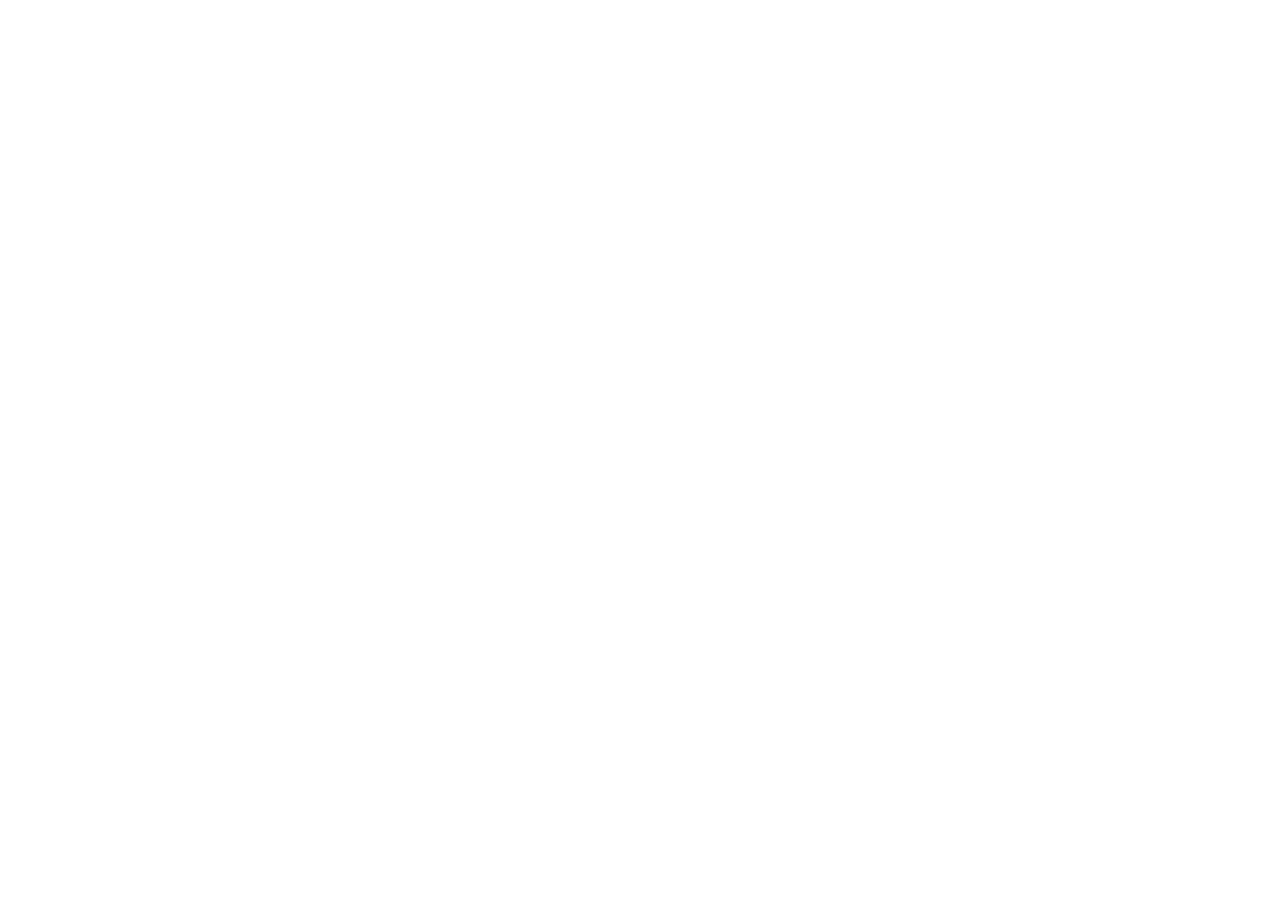
==== index.html @ f2dba5c8 "initial" ====
<!DOCTYPE html>
<html lang="en">
  <head>
    <meta charset="UTF-8" />
    <meta http-equiv="X-UA-Compatible" content="IE=edge" />
    <meta name="viewport" content="width=device-width, initial-scale=1.0" />
    <link rel="stylesheet" href="style.css" />
    <script defer src="/script.js"></script>
    <title>Document</title>
  </head>
  <body></body>
</html>
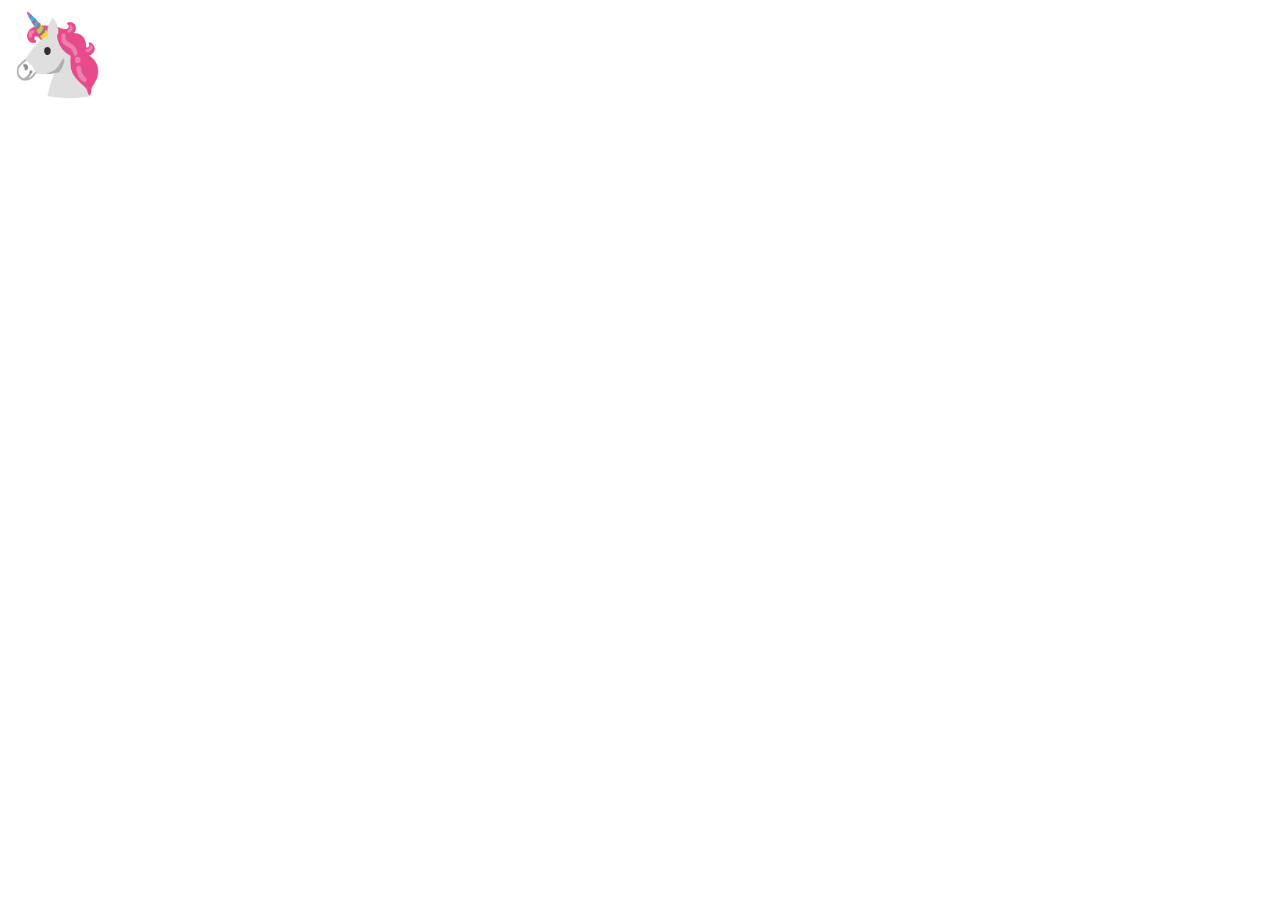
==== commit 0c7c7f41: "Added images" ====
--- a/index.html
+++ b/index.html
@@ -8,5 +8,7 @@
     <script defer src="/script.js"></script>
     <title>Document</title>
   </head>
-  <body></body>
+  <body>
+    <div class="lol">🦄</div>
+  </body>
 </html>
--- a/style.css
+++ b/style.css
@@ -0,0 +1,3 @@
+.lol {
+  font-size: 5rem;
+}
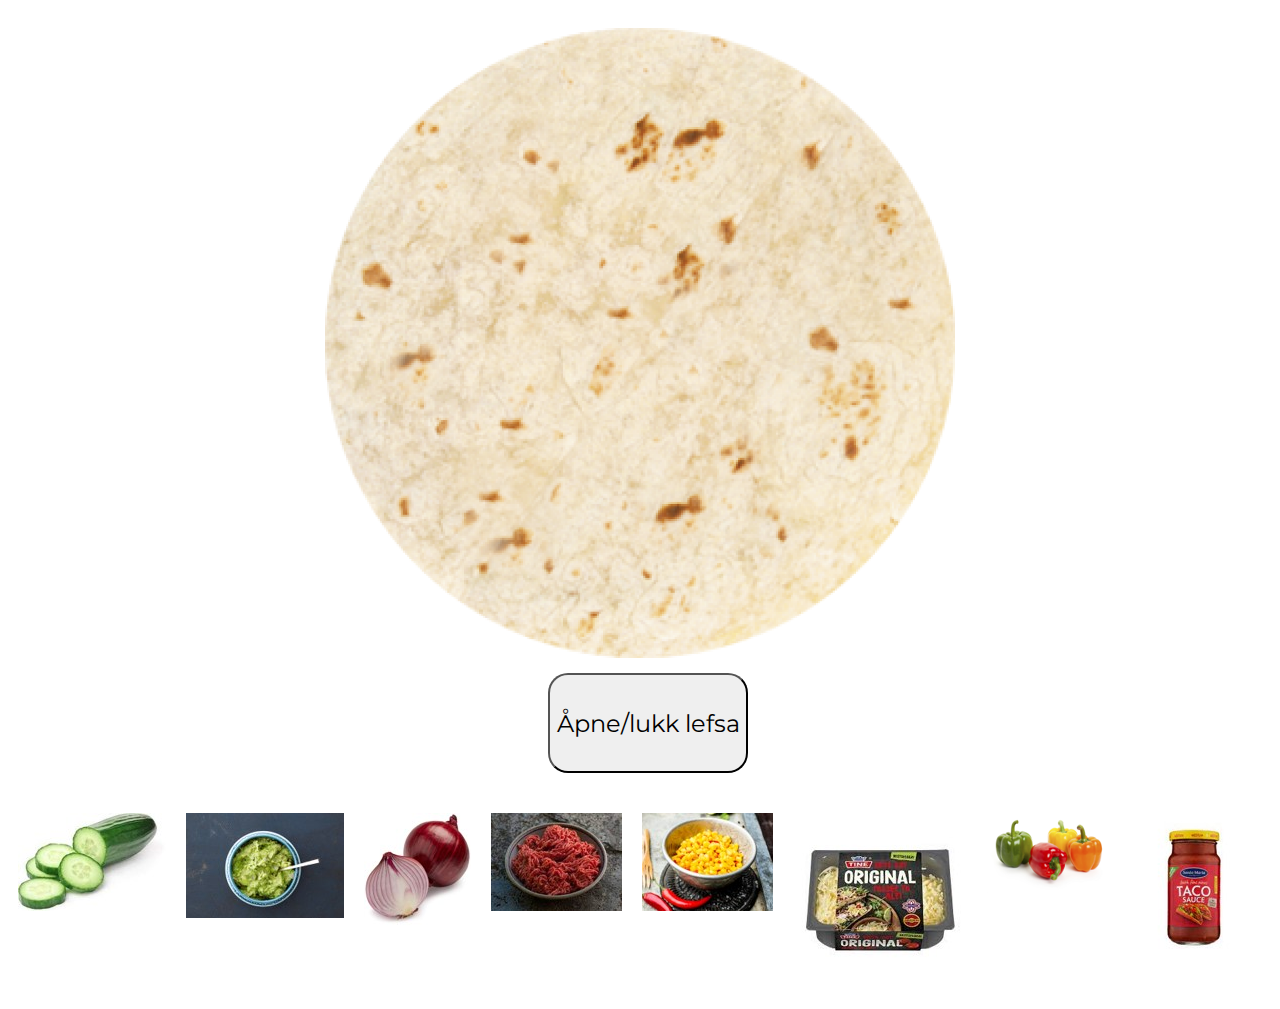
==== commit 655fa1e0: "Stylishh stuff!" ====
--- a/index.html
+++ b/index.html
@@ -9,6 +9,45 @@
     <title>Document</title>
   </head>
   <body>
-    <div class="lol">🦄</div>
+    <div class="tacoContainer">
+      <img
+        src="/img/kisspng-roti-piadina-mexican-cuisine-corn-tortilla-stock-p-5ae39b03dcdd66.1788902215248657959047.png"
+        alt="lefse"
+        class="lefse"
+      />
+    </div>
+    <div class="buttonDiv">
+      <button id="showOrHideButton" onclick="showOrHideInv()">
+        Åpne/lukk lefsa
+      </button>
+    </div>
+    <div class="tacoImagesContainer">
+      <div class="tacoImages">
+        <div onclick="agurkImg(clickAgurk)" class="ingredients">
+          <img src="/img/agurk.jpg" alt="agurk" />
+        </div>
+        <div onclick="guacImg(clickGuac)" class="ingredients">
+          <img src="/img/guacamole.jpg" alt="guacamole" />
+        </div>
+        <div onclick="lkImg(clickLøk)" class="ingredients">
+          <img src="/img/lk.jpg" alt="lk" />
+        </div>
+        <div onclick="kjttdeig(clickAgurk)" class="ingredients">
+          <img src="/img/kjttdeig.jpg" alt="agurk" />
+        </div>
+        <div onclick="mais(clickAgurk)" class="ingredients">
+          <img src="/img/mais.jpg" alt="agurk" />
+        </div>
+        <div onclick="ostkImg(clickAgurk)" class="ingredients">
+          <img src="/img/ost.jpg" alt="agurk" />
+        </div>
+        <div onclick="paprikaImg(clickAgurk)" class="ingredients">
+          <img src="/img/paprika.png" alt="agurk" />
+        </div>
+        <div onclick="tacosalsaImg(clickAgurk)" class="ingredients">
+          <img src="/img/tacosalsa.jpg" alt="agurk" />
+        </div>
+      </div>
+    </div>
   </body>
 </html>
--- a/style.css
+++ b/style.css
@@ -1,3 +1,51 @@
-.lol {
-  font-size: 5rem;
+@import url("https://fonts.googleapis.com/css?family=Montserrat:500");
+.lefse {
+  margin-top: 20px;
+  width: 70vh;
+  height: 70vh;
 }
+
+.tacoContainer {
+  z-index: 1;
+  display: flex;
+  justify-content: center;
+}
+
+.tacoImages {
+  display: flex;
+  flex-direction: row;
+}
+
+.tacoImagesContainer {
+  display: flex;
+  justify-content: center;
+  margin-top: 30px;
+}
+
+.ingredients {
+  padding: 10px;
+}
+
+#showOrHideButton {
+  font-family: "Montserrat", sans-serif;
+  width: 200px;
+  height: 100px;
+  font-size: 1.5rem;
+  border-radius: 20px;
+  margin-top: 15px;
+}
+
+#showOrHideButton:hover {
+  background-color: bisque;
+  cursor: pointer;
+}
+
+#showOrHideButton:active {
+  color: rgb(207, 41, 41);
+}
+
+.buttonDiv {
+  width: 100vw;
+  display: flex;
+  justify-content: center;
+}
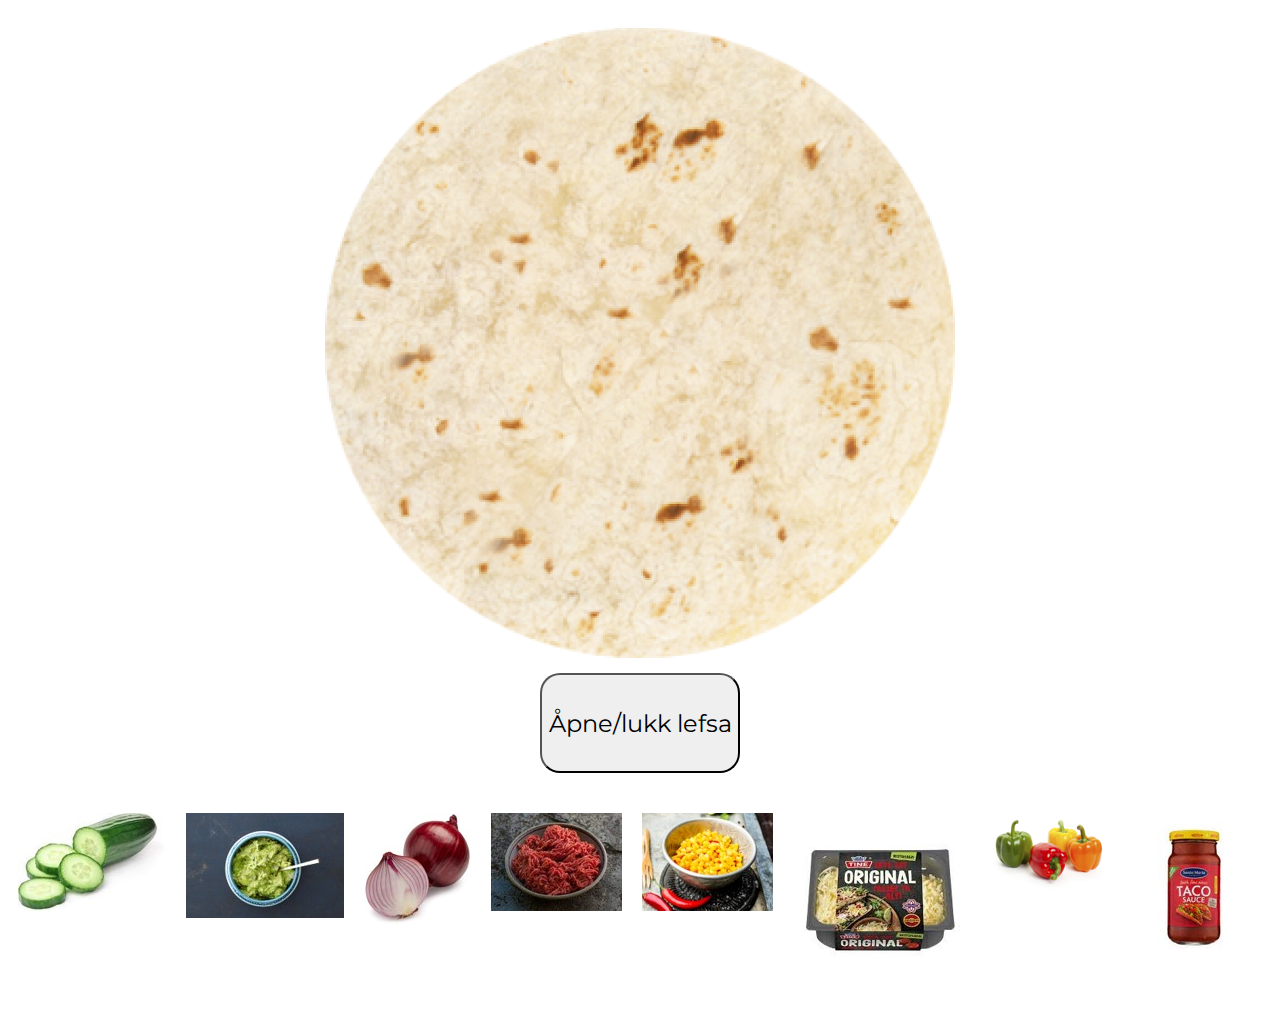
==== commit d60d7f1c: "fikse width problemer" ====
--- a/index.html
+++ b/index.html
@@ -16,11 +16,9 @@
         class="lefse"
       />
     </div>
-    <div class="buttonDiv">
       <button id="showOrHideButton" onclick="showOrHideInv()">
         Åpne/lukk lefsa
       </button>
-    </div>
     <div class="tacoImagesContainer">
       <div class="tacoImages">
         <div onclick="agurkImg(clickAgurk)" class="ingredients">
--- a/style.css
+++ b/style.css
@@ -1,4 +1,10 @@
 @import url("https://fonts.googleapis.com/css?family=Montserrat:500");
+body {
+  display: flex;
+  flex-direction: column;
+  justify-content: center;
+  align-items: center;
+}
 .lefse {
   margin-top: 20px;
   width: 70vh;
@@ -44,8 +50,4 @@
   color: rgb(207, 41, 41);
 }
 
-.buttonDiv {
-  width: 100vw;
-  display: flex;
-  justify-content: center;
-}
+
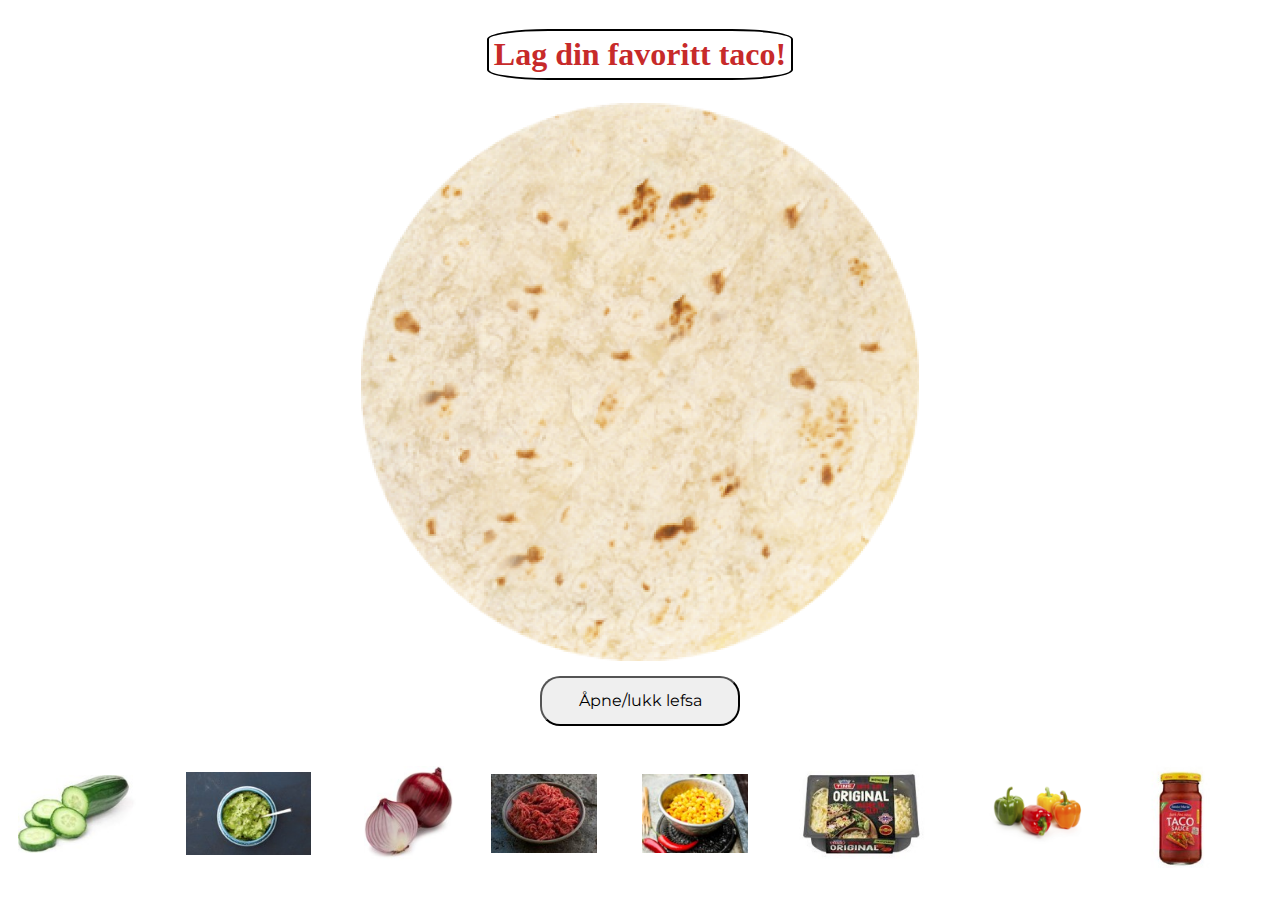
==== commit 8246fdfa: "Additions" ====
--- a/index.html
+++ b/index.html
@@ -9,41 +9,46 @@
     <title>Document</title>
   </head>
   <body>
-    <div class="tacoContainer">
+    <h1 class="header">Lag din favoritt taco!</h1>
+    <div class="tacoContainer" id="tacoContainer">
       <img
         src="/img/kisspng-roti-piadina-mexican-cuisine-corn-tortilla-stock-p-5ae39b03dcdd66.1788902215248657959047.png"
         alt="lefse"
         class="lefse"
       />
     </div>
-      <button id="showOrHideButton" onclick="showOrHideInv()">
-        Åpne/lukk lefsa
-      </button>
+    <button id="showOrHideButton" onclick="showOrHideInv()">
+      Åpne/lukk lefsa
+    </button>
     <div class="tacoImagesContainer">
       <div class="tacoImages">
-        <div onclick="agurkImg(clickAgurk)" class="ingredients">
-          <img src="/img/agurk.jpg" alt="agurk" />
+        <div class="ingredients">
+          <img onclick="selectImg(this)" src="/img/agurk.jpg" alt="agurk" />
         </div>
-        <div onclick="guacImg(clickGuac)" class="ingredients">
-          <img src="/img/guacamole.jpg" alt="guacamole" />
+        <div class="ingredients">
+          <img
+            onclick="selectImg(this)"
+            src="/img/guacamole.jpg"
+            alt="guacamole"
+          />
         </div>
-        <div onclick="lkImg(clickLøk)" class="ingredients">
-          <img src="/img/lk.jpg" alt="lk" />
+        <div class="ingredients">
+          <img onclick="selectImg(this)" src="/img/lk.jpg" alt="lk" />
         </div>
-        <div onclick="kjttdeig(clickAgurk)" class="ingredients">
-          <img src="/img/kjttdeig.jpg" alt="agurk" />
+        <div class="ingredients">
+          <img onclick="selectImg(this)" src="/img/kjttdeig.jpg" alt="agurk" />
         </div>
-        <div onclick="mais(clickAgurk)" class="ingredients">
-          <img src="/img/mais.jpg" alt="agurk" />
+        <div class="ingredients">
+          <img onclick="selectImg(this)" src="/img/mais.jpg" alt="agurk" />
         </div>
-        <div onclick="ostkImg(clickAgurk)" class="ingredients">
-          <img src="/img/ost.jpg" alt="agurk" />
+        <div class="ingredients">
+          <img onclick="selectImg(this)" src="/img/ost.jpg" alt="agurk" />
         </div>
-        <div onclick="paprikaImg(clickAgurk)" class="ingredients">
-          <img src="/img/paprika.png" alt="agurk" />
+        <div class="ingredients">
+          <img onclick="selectImg(this)" src="/img/paprika.png" alt="agurk" />
         </div>
-        <div onclick="tacosalsaImg(clickAgurk)" class="ingredients">
-          <img src="/img/tacosalsa.jpg" alt="agurk" />
+        <div class="ingredients">
+          <img onclick="selectImg(this)" src="/img/tacosalsa.jpg" alt="agurk" />
         </div>
       </div>
     </div>
--- a/style.css
+++ b/style.css
@@ -6,37 +6,39 @@
   align-items: center;
 }
 .lefse {
-  margin-top: 20px;
-  width: 70vh;
-  height: 70vh;
+  margin-top: 1px;
+  width: 62vh;
+  height: 62vh;
 }
 
 .tacoContainer {
-  z-index: 1;
-  display: flex;
-  justify-content: center;
+  display: grid;
+  grid-column: 2/3;
 }
 
 .tacoImages {
   display: flex;
   flex-direction: row;
+  align-items: center;
 }
 
 .tacoImagesContainer {
   display: flex;
   justify-content: center;
-  margin-top: 30px;
+  margin-top: 10px;
+  align-self: flex-end;
 }
 
-.ingredients {
+.ingredients img {
+  width: 70%;
   padding: 10px;
 }
 
 #showOrHideButton {
   font-family: "Montserrat", sans-serif;
   width: 200px;
-  height: 100px;
-  font-size: 1.5rem;
+  height: 50px;
+  font-size: 1rem;
   border-radius: 20px;
   margin-top: 15px;
 }
@@ -50,4 +52,19 @@
   color: rgb(207, 41, 41);
 }
 
+.header {
+  text-align: center;
+  font-size: 200%;
+  color: rgb(199, 42, 42);
+  border: 2px solid black;
+  border-radius: 20%;
+  padding: 5px;
+}
 
+.newImg {
+  position: relative;
+  top: 10rem;
+  right: 40rem;
+  width: 100px;
+  height: 100px;
+}
